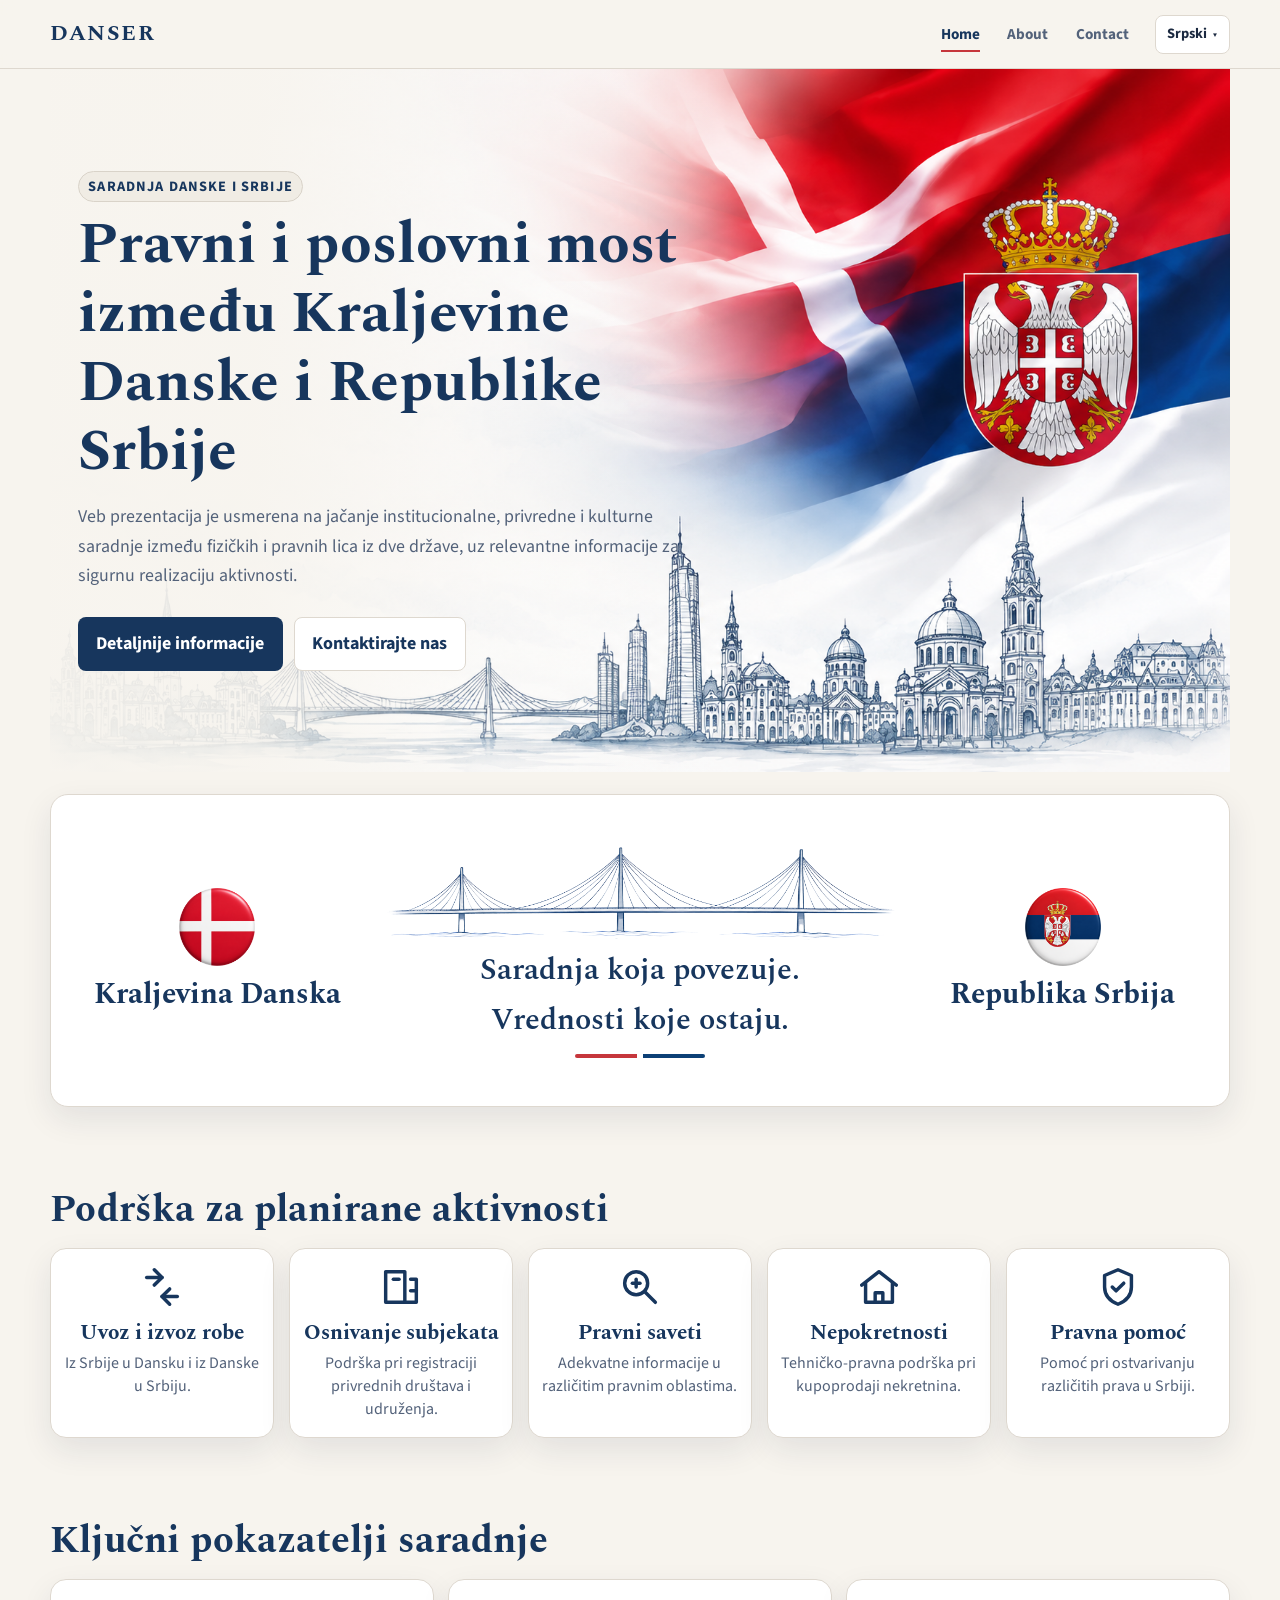
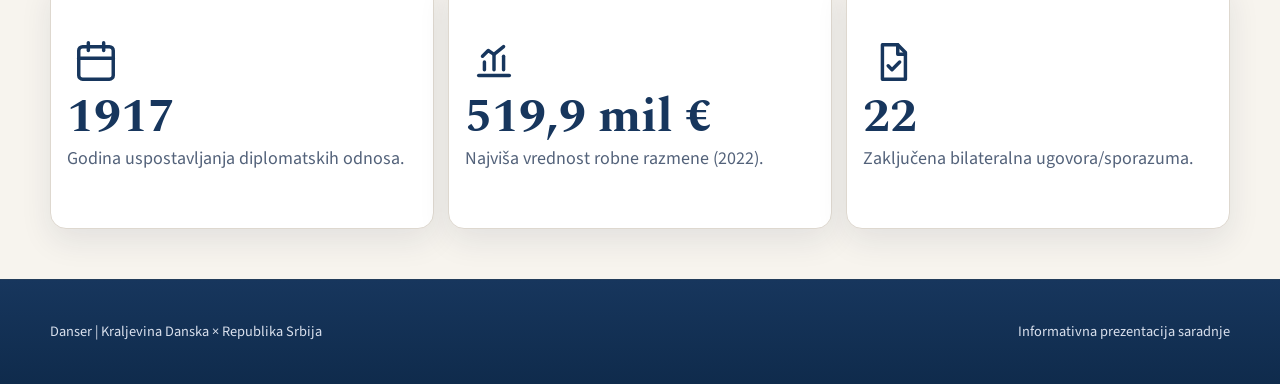
==== index.html @ b6015ca1 "Initial commit" ====
<!doctype html>
<html lang="sr">
<head>
  <meta charset="UTF-8">
  <meta name="viewport" content="width=device-width, initial-scale=1.0">
  <title>Danser | Home</title>
  <link rel="stylesheet" href="styles.css">
</head>
<body>
<header class="site-header">
  <div class="container header-inner">
    <a class="brand" href="index.html">Danser</a>
    <nav class="main-nav" aria-label="Primary navigation">
      <a class="active" href="index.html">Home</a>
      <a href="about.html">About</a>
      <a href="contact.html">Contact</a>
    </nav>
    <div class="lang-switch">
      <button class="lang-trigger" type="button" aria-haspopup="true">Srpski</button>
      <div class="lang-menu" role="menu" aria-label="Language">
        <a class="active" href="index.html">Srpski</a>
      </div>
    </div>
  </div>
</header>

<main class="home-main">
  <section class="section-space">
    <div class="container">
      <div class="hero-panel">
        <img class="hero-image-full" src="assets/hero.png" alt="Zastave Kraljevine Danske i Republike Srbije sa panoramom i mostom saradnje">
        <div class="hero-overlay">
          <span class="kicker">Saradnja Danske i Srbije</span>
          <h1>Pravni i poslovni most između Kraljevine Danske i Republike Srbije</h1>
          <p class="lead">Veb prezentacija je usmerena na jačanje institucionalne, privredne i kulturne saradnje između fizičkih i pravnih lica iz dve države, uz relevantne informacije za sigurnu realizaciju aktivnosti.</p>
          <div class="hero-actions">
            <a class="button primary" href="about.html">Detaljnije informacije</a>
            <a class="button secondary" href="contact.html">Kontaktirajte nas</a>
          </div>
        </div>
      </div>
    </div>
  </section>

  <section class="section-space">
    <div class="container">
      <div class="country-bridge-banner">
        <article class="banner-country">
          <img class="flag-round-img" src="assets/dan.png" alt="Zastava Kraljevine Danske">
          <h3>Kraljevina Danska</h3>
        </article>
        <div class="banner-center">
          <img class="bridge-image" src="assets/bridge.png" alt="Most saradnje">
          <p style="font-size:30px;">Saradnja koja povezuje. <br/>Vrednosti koje ostaju.</p>
          <div class="dual-accent"></div>
        </div>
        <article class="banner-country">
          <img class="flag-round-img" src="assets/ser.png" alt="Zastava Republike Srbije">
          <h3>Republika Srbija</h3>
        </article>
      </div>
    </div>
  </section>

  <section class="section-space">
    <div class="container">
      <header class="section-header watermark">
        <h2>Podrška za planirane aktivnosti</h2>
      </header>
      <div class="grid services-grid">
        <article class="card service-card">
          <div class="icon-circle">
            <svg class="icon" viewBox="0 0 24 24" aria-hidden="true"><path d="M4 7h8"/><path d="M8 3l4 4-4 4"/><path d="M20 17h-8"/><path d="M16 13l-4 4 4 4"/></svg>
          </div>
          <h3>Uvoz i izvoz robe</h3>
          <p>Iz Srbije u Dansku i iz Danske u Srbiju.</p>
        </article>
        <article class="card service-card">
          <div class="icon-circle">
            <svg class="icon" viewBox="0 0 24 24" aria-hidden="true"><path d="M4 4h10v16H4z"/><path d="M8 8h3"/><path d="M17 8h3v12h-6"/><path d="M17 14h3"/></svg>
          </div>
          <h3>Osnivanje subjekata</h3>
          <p>Podrška pri registraciji privrednih društava i udruženja.</p>
        </article>
        <article class="card service-card">
          <div class="icon-circle">
            <svg class="icon" viewBox="0 0 24 24" aria-hidden="true"><circle cx="10" cy="10" r="6"/><path d="M14.5 14.5 20 20"/><path d="M8 10h4"/><path d="M10 8v4"/></svg>
          </div>
          <h3>Pravni saveti</h3>
          <p>Adekvatne informacije u različitim pravnim oblastima.</p>
        </article>
        <article class="card service-card">
          <div class="icon-circle">
            <svg class="icon" viewBox="0 0 24 24" aria-hidden="true"><path d="M3 11 12 4l9 7"/><path d="M5 10v10h14V10"/><path d="M14 20v-5h-4v5"/></svg>
          </div>
          <h3>Nepokretnosti</h3>
          <p>Tehničko-pravna podrška pri kupoprodaji nekretnina.</p>
        </article>
        <article class="card service-card">
          <div class="icon-circle">
            <svg class="icon" viewBox="0 0 24 24" aria-hidden="true"><path d="M12 3 5 6v6c0 4.5 3.2 7.5 7 9 3.8-1.5 7-4.5 7-9V6z"/><path d="m9 12 2 2 4-4"/></svg>
          </div>
          <h3>Pravna pomoć</h3>
          <p>Pomoć pri ostvarivanju različitih prava u Srbiji.</p>
        </article>
      </div>
    </div>
  </section>

  <section class="section-space" style="margin-bottom: 50px;">
    <div class="container">
      <header class="section-header watermark">
        <h2>Ključni pokazatelji saradnje</h2>
      </header>
      <div class="grid stats-grid">
        <article class="card stat-card">
          <div class="icon-circle" style="margin-left:0;">
            <svg class="icon" viewBox="0 0 24 24" aria-hidden="true"><rect x="3" y="4" width="18" height="17" rx="2"/><path d="M8 2v4"/><path d="M16 2v4"/><path d="M3 10h18"/></svg>
          </div>
          <strong>1917</strong>
          <p>Godina uspostavljanja diplomatskih odnosa.</p>
        </article>
        <article class="card stat-card">
          <div class="icon-circle" style="margin-left:0;">
            <svg class="icon" viewBox="0 0 24 24" aria-hidden="true"><path d="M4 19h16"/><path d="M7 16v-4"/><path d="M12 16V8"/><path d="M17 16v-7"/><path d="m6 9 3-3 3 2 5-4"/></svg>
          </div>
          <strong>519,9 mil €</strong>
          <p>Najviša vrednost robne razmene (2022).</p>
        </article>
        <article class="card stat-card">
          <div class="icon-circle" style="margin-left:0;">
            <svg class="icon" viewBox="0 0 24 24" aria-hidden="true"><path d="M7 3h8l4 4v14H7z"/><path d="M15 3v5h4"/><path d="m10 14 2 2 4-4"/></svg>
          </div>
          <strong>22</strong>
          <p>Zaključena bilateralna ugovora/sporazuma.</p>
        </article>
      </div>
    </div>
  </section>
</main>

<footer class="site-footer">
  <div class="container footer-inner">
    <span>Danser | Kraljevina Danska × Republika Srbija</span>
    <span>Informativna prezentacija saradnje</span>
  </div>
</footer>
</body>
</html>
---- styles.css ----
@import url('https://fonts.googleapis.com/css2?family=Source+Sans+3:wght@400;500;600;700&family=Spectral:wght@500;600;700&display=swap');

:root {
  --navy: #17365d;
  --cream: #f7f4ee;
  --dk-red: #c8102e;
  --rs-blue: #0c4076;
  --rs-red: #c6363c;
  --border: #ded8cf;
  --text: #1b2940;
  --muted: #53627a;
  --surface: #ffffff;
  --soft: #f2eee7;
  --shadow: 0 12px 32px rgba(17, 37, 64, 0.09);
  --radius: 16px;
}

* {
  box-sizing: border-box;
}

html {
  scroll-behavior: smooth;
}

body {
  margin: 0;
  background: var(--cream);
  color: var(--text);
  font-family: "Source Sans 3", "Segoe UI", sans-serif;
  font-size: 18px;
  line-height: 1.65;
}

a {
  color: inherit;
  text-decoration: none;
}

img,
svg {
  max-width: 100%;
}

.container {
  width: min(1180px, calc(100% - 2.8rem));
  margin: 0 auto;
}

.site-header {
  position: sticky;
  top: 0;
  z-index: 100;
  background: rgba(247, 244, 238, 0.95);
  border-bottom: 1px solid var(--border);
  backdrop-filter: blur(8px);
}

.header-inner {
  display: flex;
  align-items: center;
  gap: 0.8rem;
  padding: 0.85rem 0;
}

.brand {
  font-family: "Spectral", Georgia, serif;
  font-size: 1.35rem;
  font-weight: 700;
  letter-spacing: 0.07em;
  color: var(--navy);
  text-transform: uppercase;
}

.main-nav {
  margin-left: auto;
  display: flex;
  align-items: center;
  gap: 0.12rem;
}

.main-nav a {
  font-size: 0.95rem;
  font-weight: 700;
  color: var(--muted);
  padding: 0.5rem 0.8rem;
  border-radius: 8px;
}

.main-nav a:hover,
.main-nav a:focus-visible {
  color: var(--navy);
  background: #ece7de;
}

.main-nav a.active {
  color: var(--navy);
  position: relative;
}

.main-nav a.active::after {
  content: "";
  position: absolute;
  left: 0.8rem;
  right: 0.8rem;
  bottom: 0.18rem;
  border-bottom: 2px solid var(--rs-red);
}

.lang-switch {
  position: relative;
}

.lang-trigger {
  border: 1px solid var(--border);
  background: var(--surface);
  color: var(--text);
  border-radius: 8px;
  padding: 0.42rem 0.72rem;
  font: inherit;
  font-size: 0.9rem;
  font-weight: 700;
  cursor: pointer;
}

.lang-trigger::after {
  content: "▾";
  font-size: 0.72rem;
  margin-left: 0.4rem;
}

.lang-menu {
  position: absolute;
  right: 0;
  top: calc(100% + 0.48rem);
  display: none;
  min-width: 148px;
  background: var(--surface);
  border: 1px solid var(--border);
  border-radius: 10px;
  box-shadow: var(--shadow);
  padding: 0.3rem;
}

.lang-switch:hover .lang-menu,
.lang-switch:focus-within .lang-menu {
  display: block;
}

.lang-menu a {
  display: block;
  border-radius: 7px;
  padding: 0.46rem 0.62rem;
  color: var(--muted);
  font-size: 0.92rem;
  font-weight: 700;
}

.lang-menu a:hover,
.lang-menu a:focus-visible {
  color: var(--navy);
  background: #f0ece6;
}

.lang-menu a.active {
  color: var(--navy);
  background: #e8e3da;
}

:focus-visible {
  outline: 3px solid rgba(199, 16, 46, 0.35);
  outline-offset: 2px;
}

main {
}

.home-main {
  padding-top: 0;
}

.home-main .section-space:first-child {
  margin-top: 0;
}

.about-main {
  padding-top: 0;
}

.about-main .section-space:first-child {
  margin-top: 0;
}

.section-space {
  margin-top: 1.35rem;
}

.kicker {
  display: inline-block;
  align-self: flex-start;
  width: fit-content;
  margin-bottom: 0.52rem;
  padding: 0.18rem 0.58rem;
  border-radius: 999px;
  border: 1px solid #d9d3c9;
  font-size: 0.9rem;
  font-weight: 700;
  letter-spacing: 0.08em;
  text-transform: uppercase;
  color: var(--navy);
  background: #f0ece4;
}

h1,
h2,
h3 {
  margin: 0;
  font-family: "Spectral", Georgia, serif;
  color: var(--navy);
  line-height: 1.2;
}

h1 {
  font-size: clamp(2rem, 4.5vw, 3.6rem);
}

h2 {
  font-size: clamp(1.5rem, 3.1vw, 2.35rem);
}

h3 {
  font-size: 1.2rem;
}

.lead {
  margin: 0.95rem 0 0;
  color: var(--muted);
  max-width: 68ch;
  font-size: 1.12rem;
}

.hero-grid {
  display: grid;
  grid-template-columns: 1.03fr 0.97fr;
  gap: 1.3rem;
  align-items: stretch;
}

.hero-copy {
  padding: 1.3rem 0;
}

.hero-panel {
  position: relative;
  border: 0;
  overflow: hidden;
  background: #fff;
  box-shadow: none;
  min-height: 500px;
}

.hero-image-full {
  width: 100%;
  height: 100%;
  min-height: 500px;
  object-fit: cover;
  object-position: center;
  display: block;
}

.hero-overlay {
  position: absolute;
  inset: 0;
  padding: 1.75rem;
  display: flex;
  flex-direction: column;
  justify-content: center;
  max-width: 58%;
  background: linear-gradient(90deg, rgba(247, 244, 238, 0.96) 0%, rgba(247, 244, 238, 0.9) 30%, rgba(247, 244, 238, 0.28) 62%, rgba(247, 244, 238, 0) 100%);
}

.hero-actions {
  display: flex;
  flex-wrap: wrap;
  gap: 0.72rem;
  margin-top: 1.6rem;
}

.button {
  display: inline-flex;
  align-items: center;
  justify-content: center;
  border-radius: 8px;
  border: 1px solid transparent;
  padding: 0.7rem 1.08rem;
  font-weight: 700;
}

.button.primary {
  background: var(--navy);
  color: #fff;
}

.button.primary:hover {
  background: #102946;
}

.button.secondary {
  background: #fff;
  border-color: var(--border);
  color: var(--navy);
}

.button.secondary:hover {
  background: #f1ece5;
}

.hero-visual {
  position: relative;
  margin: 0;
  border-radius: 22px;
  border: 1px solid var(--border);
  min-height: 390px;
  overflow: hidden;
  box-shadow: var(--shadow);
  background: #fff;
}

.hero-visual::after {
  content: "";
  position: absolute;
  inset-inline: 0;
  bottom: 0;
  height: 26%;
  background: linear-gradient(to top, rgba(247, 244, 238, 0.68), rgba(247, 244, 238, 0));
  pointer-events: none;
}

.hero-image {
  width: 100%;
  height: 100%;
  min-height: 390px;
  object-fit: cover;
  object-position: 72% center;
  display: block;
}

.flag-round-img {
  width: 78px;
  height: 78px;
  object-fit: contain;
}

.flag-round-img.lg {
  width: 84px;
  height: 84px;
}

.hero-flag-row {
  display: flex;
  justify-content: space-between;
  align-items: center;
}

.flag-disc {
  width: 78px;
  aspect-ratio: 1 / 1;
  border-radius: 50%;
  border: 1px solid rgba(23, 54, 93, 0.18);
  box-shadow: inset 0 0 0 1px rgba(255, 255, 255, 0.45);
  position: relative;
}

.flag-disc.dk {
  background: var(--dk-red);
}

.flag-disc.dk::before,
.flag-disc.dk::after {
  content: "";
  position: absolute;
  background: #fff;
}

.flag-disc.dk::before {
  left: 32%;
  top: 0;
  width: 13%;
  height: 100%;
}

.flag-disc.dk::after {
  top: 44%;
  left: 0;
  height: 13%;
  width: 100%;
}

.flag-disc.rs {
  background: linear-gradient(to bottom, var(--rs-red) 0 33%, var(--rs-blue) 33% 66%, #fff 66% 100%);
}

.flag-disc.rs::after {
  content: "";
  position: absolute;
  width: 12px;
  height: 12px;
  background: radial-gradient(circle, #f6d44f 0 45%, #b0892f 46% 100%);
  left: 50%;
  top: 38%;
  transform: translate(-50%, -50%);
  border-radius: 50%;
}

.bridge-line {
  flex: 1;
  margin: 0 0.8rem;
  height: 2px;
  background: linear-gradient(90deg, rgba(23, 54, 93, 0.45), rgba(12, 64, 118, 0.9), rgba(23, 54, 93, 0.45));
  position: relative;
}

.bridge-line::before,
.bridge-line::after {
  content: "";
  position: absolute;
  top: -17px;
  width: 40%;
  height: 18px;
  border-top: 2px solid rgba(23, 54, 93, 0.55);
  border-radius: 55% 55% 0 0;
}

.bridge-line::before {
  left: 8%;
}

.bridge-line::after {
  right: 8%;
}

.country-bridge-banner {
  background: var(--surface);
  border: 1px solid var(--border);
  border-radius: 18px;
  box-shadow: var(--shadow);
  padding: 3rem 1rem;
  display: grid;
  grid-template-columns: 1fr auto 1fr;
  gap: 0.8rem;
  align-items: center;
}

.banner-country {
  display: flex;
  flex-direction: column;
  align-items: center;
  justify-content: center;
  text-align: center;
  gap: 0.72rem;
}

.banner-country h3 {
  margin: 0;
  font-size: 1.8rem;
}

.banner-country p {
  margin: 0;
  color: var(--muted);
  font-size: 0.92rem;
}

.banner-center {
  text-align: center;
  min-width: 280px;
}

.bridge-image {
  display: block;
  margin: 0 auto;
  width: 520px;
  max-width: 100%;
}

.banner-center p {
  margin: 0.3rem 0 0;
  color: var(--navy);
  font-family: "Spectral", Georgia, serif;
  font-weight: 600;
  font-size: 1.08rem;
}

.dual-accent {
  margin: 0.52rem auto 0;
  width: 130px;
  height: 4px;
  border-radius: 999px;
  background: linear-gradient(90deg, var(--rs-red) 0 48%, transparent 48% 52%, var(--rs-blue) 52% 100%);
}

.section-header {
  margin-top: 5rem;
  margin-bottom: 1rem;
  position: relative;
}

.flag-chipline {
  display: inline-flex;
  align-items: center;
  gap: 0.5rem;
  font-size: 0.92rem;
  color: var(--navy);
  font-weight: 700;
  margin-bottom: 0.3rem;
}

.flag-chipline .chip {
  background: rgba(255, 255, 255, 0.76);
  border: 1px solid var(--border);
  border-radius: 999px;
  padding: 0.24rem 0.54rem;
}

.grid {
  display: grid;
  gap: 0.9rem;
}

.services-grid {
  grid-template-columns: repeat(5, minmax(0, 1fr));
}

.card {
  background: var(--surface);
  border: 1px solid var(--border);
  border-radius: var(--radius);
  box-shadow: var(--shadow);
  padding: 1rem;
}

.service-card {
  text-align: center;
  padding: 0.94rem 0.76rem;
}

.icon-circle {
  width: auto;
  height: auto;
  margin: 0 auto 0.72rem;
  background: transparent;
  border: 0;
  display: flex;
  align-items: center;
  justify-content: center;
  padding: 0;
}

.icon {
  width: 46px;
  height: 46px;
  stroke: var(--navy);
  fill: none;
  stroke-width: 1.8;
  stroke-linecap: round;
  stroke-linejoin: round;
}

.service-card h3 {
  font-size: 1.3rem;
  margin-bottom: 0.35rem;
}

.service-card p {
  margin: 0;
  color: var(--muted);
  font-size: 1rem;
  line-height: 1.45;
}

.country-pair {
  display: grid;
  grid-template-columns: 1fr auto 1fr;
  gap: 0.9rem;
  align-items: stretch;
}

.country-card {
  background: linear-gradient(180deg, #fff, #fbf8f3);
  border: 1px solid var(--border);
  border-radius: 14px;
  padding: 1rem;
  box-shadow: var(--shadow);
}

.country-card.dk {
  box-shadow: inset 0 0 0 999px rgba(200, 16, 46, 0.03), var(--shadow);
}

.country-card.rs {
  box-shadow: inset 0 0 0 999px rgba(12, 64, 118, 0.03), var(--shadow);
}

.country-card p {
  margin: 0.45rem 0 0;
  color: var(--muted);
}

.country-connector {
  align-self: center;
  width: 86px;
  height: 2px;
  background: linear-gradient(90deg, rgba(200, 16, 46, 0.65), rgba(12, 64, 118, 0.72));
  position: relative;
}

.country-connector::before,
.country-connector::after {
  content: "";
  position: absolute;
  width: 18px;
  height: 18px;
  border-top: 2px solid rgba(23, 54, 93, 0.45);
  border-left: 2px solid rgba(23, 54, 93, 0.45);
  border-radius: 10px 0 0 0;
  top: -16px;
}

.country-connector::before {
  left: 10px;
}

.country-connector::after {
  right: 10px;
  transform: scaleX(-1);
}

.stats-grid {
  grid-template-columns: repeat(3, minmax(0, 1fr));
}

.stat-card {
  display: flex;
  flex-direction: column;
  column-gap: 0.85rem;
  align-items: start;

  justify-content: center;

  min-height: 250px;
}

.stat-card .icon-circle {
  margin: 0;
  width: 58px;
  height: 58px;
  grid-column: 1;
}

.stat-card .icon {
  width: 46px;
  height: 46px;
}

.stat-card strong {
  display: block;
  font-family: "Spectral", Georgia, serif;
  font-size: 3rem;
  color: var(--navy);
  line-height: 1.1;
  margin: 0;
  grid-column: 2;
}

.stat-card p {
  margin: 0;
  color: var(--muted);
  grid-column: 2;
}


.about-intro {
  display: grid;
  grid-template-columns: 1.08fr 0.92fr;
  gap: 1rem;
  align-items: stretch;
}

.intro-text {
  background: var(--surface);
  border: 1px solid var(--border);
  border-radius: 16px;
  box-shadow: var(--shadow);
  padding: 1rem;
}

.intro-text p {
  margin: 0 0 0.9rem;
  color: var(--muted);
}

.intro-visual {
  margin: 0;
  border-radius: 16px;
  border: 1px solid var(--border);
  overflow: hidden;
  min-height: 300px;
  box-shadow: var(--shadow);
  background: #fff;
}

.about-hero-image {
  width: 100%;
  height: 100%;
  min-height: 300px;
  object-fit: cover;
  object-position: center;
  display: block;
}

.about-top-panel {
  position: relative;
  border: 0;
  background: #fff;
  overflow: hidden;
  min-height: 260px;
  box-shadow: none;
}

.about-top-image {
  width: 58%;
  height: 100%;
  min-height: 260px;
  margin-left: auto;
  object-fit: cover;
  object-position: center;
  display: block;
}

.about-top-copy {
  position: absolute;
  left: 0;
  top: 0;
  bottom: 0;
  width: 52%;
  padding: 1.1rem 1rem;
  display: flex;
  flex-direction: column;
  align-items: flex-start;
  justify-content: flex-start;
  background: linear-gradient(90deg, rgba(247, 244, 238, 0.98) 0%, rgba(247, 244, 238, 0.92) 66%, rgba(247, 244, 238, 0.15) 100%);
}

.about-top-copy p {
  margin: 0;
  color: var(--text);
  line-height: 1.7;
}

.fact-grid {
  grid-template-columns: repeat(2, minmax(0, 1fr));
}

.number-card {
  display: grid;
  grid-template-columns: 34px 1fr;
  gap: 0.62rem;
  align-items: start;
}

.number-badge {
  width: 34px;
  height: 34px;
  border-radius: 8px;
  background: var(--navy);
  color: #fff;
  font-weight: 700;
  display: grid;
  place-items: center;
  font-size: 0.93rem;
}

.number-card p {
  margin: 0;
  color: var(--muted);
  font-size: 1rem;
}

.benefits-grid {
  grid-template-columns: repeat(2, minmax(0, 1fr));
}

.contact-bridge-strip {
  padding: 0.5rem 0;
}

.contact-bridge-visual {
  display: flex;
  align-items: center;
  justify-content: center;
  gap: 1rem;
}

.contact-bridge-image {
  width: 630px;
  max-width: 100%;
  height: auto;
  display: block;
}

.contact-layout {
  display: grid;
  grid-template-columns: 1fr 1fr;
  gap: 0.9rem;
}

.contact-box,
.contact-form {
  background: var(--surface);
  border: 1px solid var(--border);
  border-radius: var(--radius);
  box-shadow: var(--shadow);
  padding: 1rem;
}

.contact-box {
  display: flex;
  flex-direction: column;
}

.flag-strip {
  display: block;
  height: 6px;
  border-radius: 99px;
  background: linear-gradient(90deg, var(--dk-red) 0 28%, #ffffff 28% 36%, var(--rs-red) 36% 63%, var(--rs-blue) 63% 88%, #ffffff 88% 100%);
  margin-bottom: 0.9rem;
}

.contact-box h2,
.contact-form h2 {
  margin-bottom: 0.72rem;
}

.meta-list {
  flex: 1;
  display: flex;
  flex-direction: column;
  justify-content: space-between;
  gap: 1rem;
  padding-block: 0.8rem;
}

.meta-item {
  display: grid;
  grid-template-columns: 48px 1fr;
  column-gap: 1rem;
  align-items: center;
  padding: 0;
}

.meta-content {
  display: flex;
  flex-direction: column;
  gap: 0.25rem;
}

.meta-item strong {
  display: block;
  color: var(--navy);
}

.meta-item span {
  color: var(--muted);
}

.meta-icon {
  width: 48px;
  height: 48px;
  stroke: var(--navy);
  fill: none;
  stroke-width: 1.9;
  margin: 0;
  align-self: center;
}

.form-grid {
  display: grid;
  gap: 0.76rem;
}

label {
  display: block;
  margin-bottom: 0.3rem;
  color: var(--navy);
  font-size: 0.94rem;
  font-weight: 700;
}

input,
textarea {
  width: 100%;
  border: 1px solid var(--border);
  border-radius: 8px;
  padding: 0.6rem 0.65rem;
  font: inherit;
  color: var(--text);
  background: #fff;
}

textarea {
  min-height: 120px;
  resize: vertical;
}

.notice {
  margin: 0.58rem 0 0;
  font-size: 0.9rem;
  color: var(--muted);
}

.checklist {
  margin: 0.85rem 0 0;
  padding-left: 1.15rem;
}

.checklist li {
  margin-bottom: 0.36rem;
  color: var(--muted);
}

.checklist-check {
  list-style: none;
  padding-left: 0;
}

.checklist-check li {
  position: relative;
  padding-left: 1.2rem;
}

.checklist-check li::before {
  content: "✓";
  position: absolute;
  left: 0;
  top: 0;
  color: var(--navy);
  font-weight: 700;
}

.contact-footer-illustration {
  position: relative;
  border: 0;
  overflow: hidden;
  background: transparent;
}

.contact-footer-illustration img {
  width: 100%;
  display: block;
  object-fit: cover;
}

.contact-footer-overlay {
  position: absolute;
  inset: 0;
  padding: 1.5rem;
  display: flex;
  flex-direction: column;
  align-items: flex-start;
  justify-content: flex-start;
  background: linear-gradient(180deg, rgba(247, 244, 238, 0.96) 0%, rgba(247, 244, 238, 0.9) 22%, rgba(247, 244, 238, 0.4) 46%, rgba(247, 244, 238, 0.1) 66%, rgba(247, 244, 238, 0) 80%);
}

.contact-footer-overlay h2 {
  margin: 0 0 0.75rem;
}

.contact-footer-overlay .checklist {
  margin: 0;
}

.site-footer {
  background: linear-gradient(180deg, #17365d, #0f2b4c);
  color: #d9e0ed;
  border-top: 1px solid rgba(255, 255, 255, 0.08);
  padding-top: 25px;
  padding-bottom: 25px;
}

.footer-inner {
  display: flex;
  justify-content: space-between;
  align-items: center;
  gap: 1rem;
  padding: 0.95rem 0;
  font-size: 0.9rem;
}

.text-columns {
  columns: 2;
  column-gap: 1.15rem;
}

@media (max-width: 1120px) {
  .services-grid {
    grid-template-columns: repeat(3, minmax(0, 1fr));
  }

  .country-bridge-banner {
    grid-template-columns: 1fr;
    text-align: center;
  }

  .banner-country {
    justify-content: center;
  }

  .banner-center {
    min-width: 0;
  }

  .country-pair {
    grid-template-columns: 1fr;
  }

  .country-connector {
    width: 100%;
    height: 1px;
  }
}

@media (max-width: 920px) {
  .hero-grid,
  .about-intro,
  .contact-layout {
    grid-template-columns: 1fr;
  }

  .hero-panel {
    min-height: 420px;
  }

  .hero-image-full {
    min-height: 420px;
    object-position: 72% center;
  }

  .hero-overlay {
    max-width: 75%;
    padding: 1rem;
  }

  .about-top-image {
    width: 100%;
  }

  .about-top-copy {
    width: 68%;
    padding: 0.9rem;
  }

  .hero-copy {
    padding-bottom: 0;
  }

  .hero-visual {
    min-height: 300px;
  }

  .hero-image {
    min-height: 300px;
    object-position: 64% center;
  }

  .services-grid {
    grid-template-columns: repeat(2, minmax(0, 1fr));
  }

  .stats-grid,
  .fact-grid,
  .benefits-grid {
    grid-template-columns: 1fr;
  }

  .header-inner {
    flex-wrap: wrap;
  }

  .main-nav {
    order: 3;
    width: 100%;
    justify-content: center;
  }

  .footer-inner {
    flex-direction: column;
    align-items: flex-start;
  }
}

@media (max-width: 620px) {
  body {
    font-size: 17px;
  }

  .container {
    width: min(1180px, calc(100% - 1.2rem));
  }

  main {
    padding-top: 1.2rem;
  }

  .services-grid {
    grid-template-columns: 1fr;
  }

  .main-nav {
    overflow-x: auto;
    justify-content: flex-start;
    padding-bottom: 0.15rem;
  }

  .main-nav a {
    white-space: nowrap;
  }

  .hero-panel,
  .hero-image-full {
    min-height: 370px;
  }

  .hero-overlay {
    max-width: 100%;
    background: linear-gradient(180deg, rgba(247, 244, 238, 0.95) 0%, rgba(247, 244, 238, 0.86) 52%, rgba(247, 244, 238, 0.12) 100%);
  }

  .about-top-panel {
    min-height: 320px;
  }

  .about-top-image {
    min-height: 320px;
  }

  .about-top-copy {
    width: 100%;
    height: 58%;
    top: auto;
    bottom: 0;
    align-items: flex-start;
    background: linear-gradient(180deg, rgba(247, 244, 238, 0.08) 0%, rgba(247, 244, 238, 0.95) 30%, rgba(247, 244, 238, 0.98) 100%);
  }

  .contact-footer-overlay {
    padding: 1rem 0.9rem;
    background: linear-gradient(180deg, rgba(247, 244, 238, 0.98) 0%, rgba(247, 244, 238, 0.94) 30%, rgba(247, 244, 238, 0.62) 56%, rgba(247, 244, 238, 0.2) 76%, rgba(247, 244, 238, 0) 90%);
  }
}
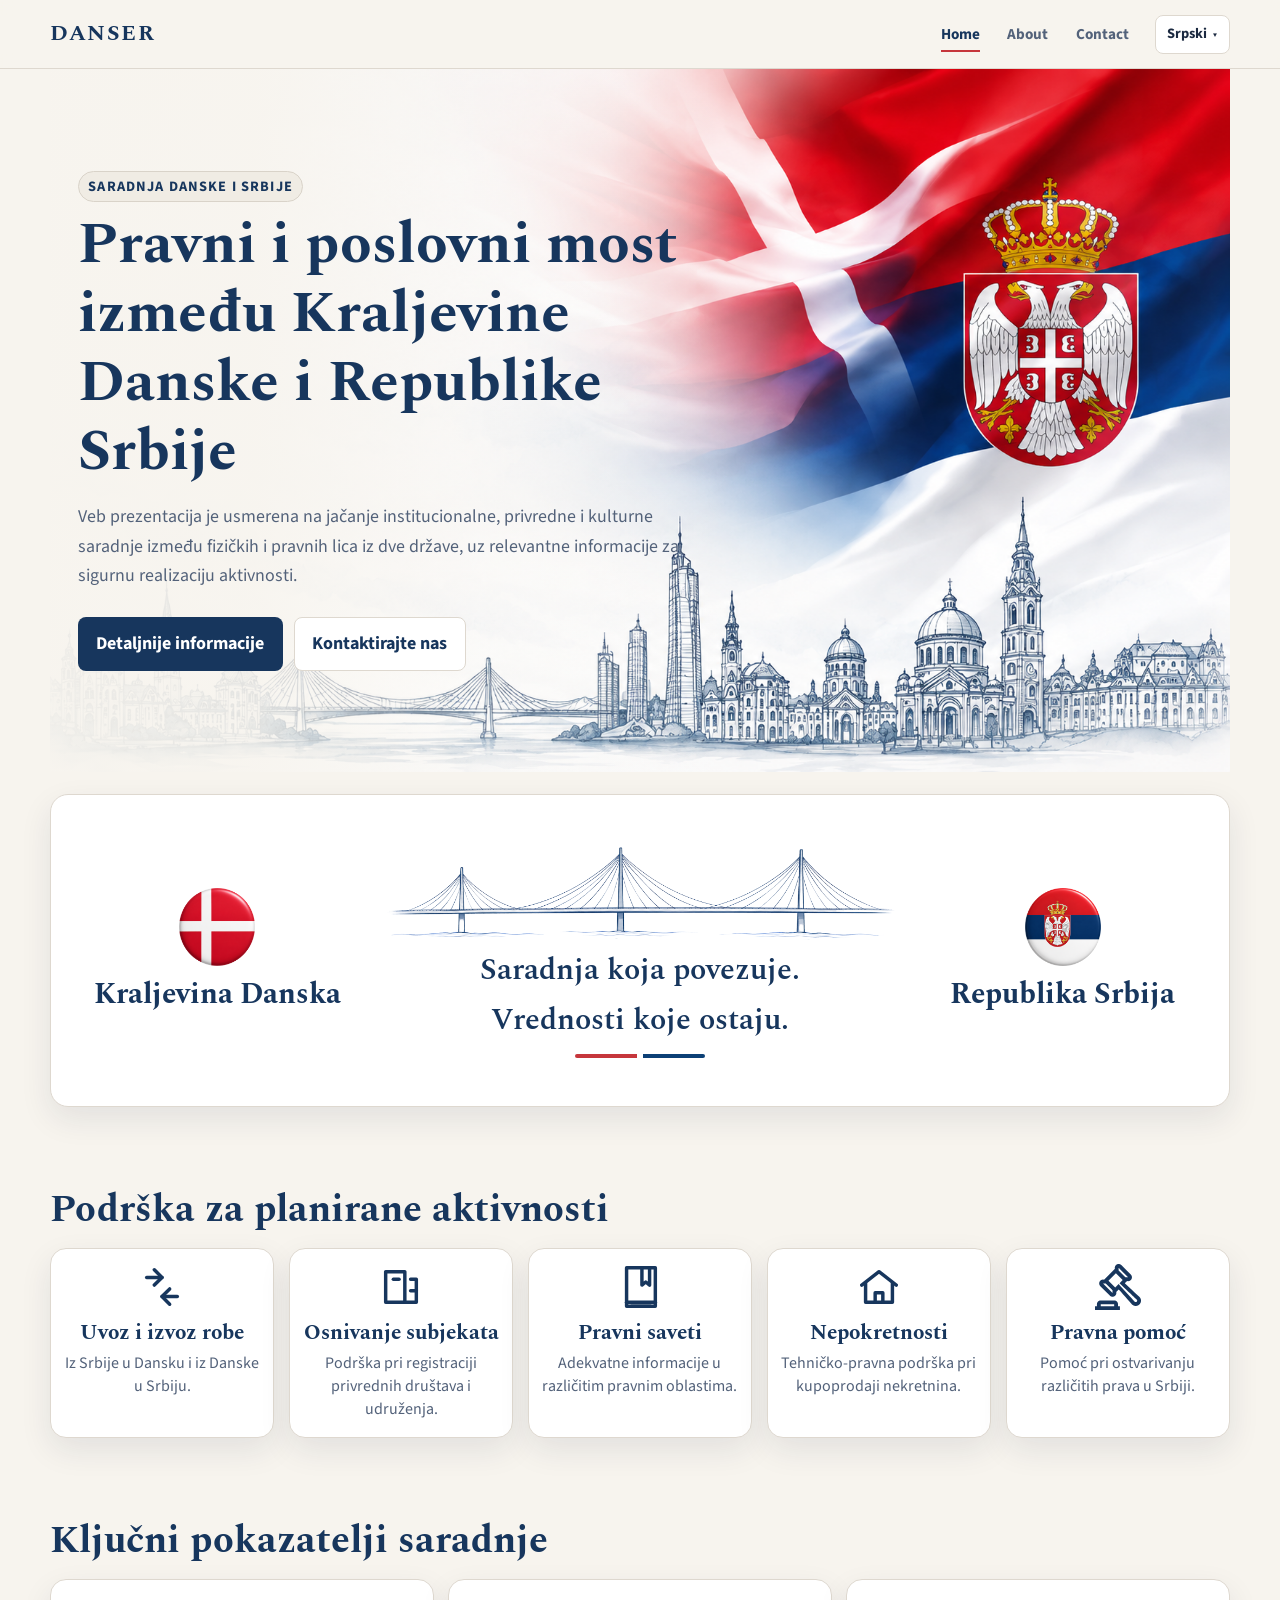
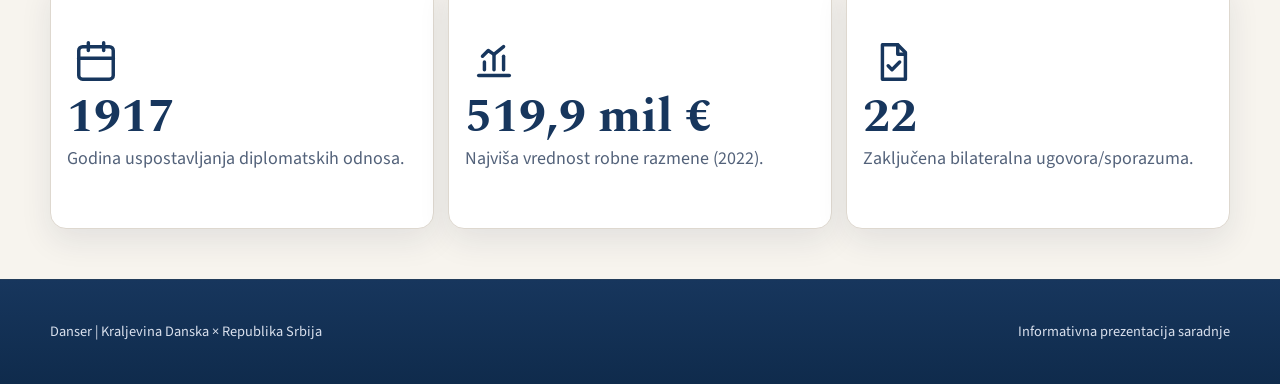
==== commit c883ce42: "init" ====
--- a/index.html
+++ b/index.html
@@ -10,17 +10,45 @@
 <header class="site-header">
   <div class="container header-inner">
     <a class="brand" href="index.html">Danser</a>
-    <nav class="main-nav" aria-label="Primary navigation">
+    <nav class="main-nav desktop-nav" aria-label="Primary navigation">
       <a class="active" href="index.html">Home</a>
       <a href="about.html">About</a>
       <a href="contact.html">Contact</a>
     </nav>
-    <div class="lang-switch">
+    <div class="lang-switch desktop-lang">
       <button class="lang-trigger" type="button" aria-haspopup="true">Srpski</button>
       <div class="lang-menu" role="menu" aria-label="Language">
         <a class="active" href="index.html">Srpski</a>
+        <a href="index.html">Dansk</a>
       </div>
     </div>
+
+    <input class="mobile-nav-toggle" id="mobile-nav-toggle" type="checkbox" aria-label="Open mobile menu">
+    <label class="mobile-nav-button" for="mobile-nav-toggle" aria-label="Toggle mobile menu">
+      <span></span>
+      <span></span>
+      <span></span>
+    </label>
+    <label class="mobile-nav-backdrop" for="mobile-nav-toggle" aria-hidden="true"></label>
+
+    <aside class="mobile-nav-panel" aria-label="Mobile navigation">
+      <div class="mobile-nav-head">
+        <span>Meni</span>
+        <label class="mobile-nav-close" for="mobile-nav-toggle" aria-label="Close menu">×</label>
+      </div>
+      <nav class="mobile-nav-links" aria-label="Mobile primary navigation">
+        <a class="active" href="index.html">Home</a>
+        <a href="about.html">About</a>
+        <a href="contact.html">Contact</a>
+      </nav>
+      <details class="mobile-lang-switch">
+        <summary>Srpski</summary>
+        <div class="mobile-lang-menu">
+          <a class="active" href="index.html">Srpski</a>
+          <a href="index.html">Dansk</a>
+        </div>
+      </details>
+    </aside>
   </div>
 </header>
 
@@ -84,7 +112,7 @@
         </article>
         <article class="card service-card">
           <div class="icon-circle">
-            <svg class="icon" viewBox="0 0 24 24" aria-hidden="true"><circle cx="10" cy="10" r="6"/><path d="M14.5 14.5 20 20"/><path d="M8 10h4"/><path d="M10 8v4"/></svg>
+            <svg class="icon" viewBox="0 0 24 24" aria-hidden="true"><path d="M5 2h15v20H5z"/><path d="M5 20h15"/><path d="M13 2v9l2-1.6 2 1.6V2"/><path d="M7.5 22h10"/></svg>
           </div>
           <h3>Pravni saveti</h3>
           <p>Adekvatne informacije u različitim pravnim oblastima.</p>
@@ -98,7 +126,7 @@
         </article>
         <article class="card service-card">
           <div class="icon-circle">
-            <svg class="icon" viewBox="0 0 24 24" aria-hidden="true"><path d="M12 3 5 6v6c0 4.5 3.2 7.5 7 9 3.8-1.5 7-4.5 7-9V6z"/><path d="m9 12 2 2 4-4"/></svg>
+            <svg class="icon" viewBox="0 0 24 24" aria-hidden="true"><path fill="currentColor" stroke="none" fill-rule="evenodd" clip-rule="evenodd" d="M10.052 19.001l.051.002.051.003.05.004.051.006.05.007.049.008.049.01.049.01.048.012.048.013.047.014.046.015.047.016.045.018.045.018.045.02.044.02.043.022.043.022.043.024.041.025.041.025.04.027.04.027.039.028.038.03.037.03.037.031.036.032.035.032.034.034.034.034.032.035.032.036.031.037.03.037.03.038.028.039.027.04.027.04.025.041.025.041.024.043.022.042.022.044.02.044.02.045.018.045.018.045.016.047.015.046.014.047.013.048.012.048.01.049.01.049.008.049.007.05.006.051.004.05.003.051.002.051.001.052v1h1v2h-13v-2h1v-1l.001-.052.002-.051.003-.051.004-.05.006-.051.007-.05.008-.049.01-.049.01-.049.012-.048.013-.048.014-.047.015-.046.016-.047.018-.045.018-.045.02-.045.02-.044.022-.044.022-.042.024-.043.025-.041.025-.041.027-.04.027-.04.028-.039.03-.038.03-.037.031-.037.032-.036.032-.035.034-.034.034-.034.035-.032.036-.032.037-.031.037-.03.038-.03.039-.028.04-.027.04-.027.041-.025.041-.025.043-.024.043-.022.043-.022.044-.02.045-.02.045-.018.045-.018.047-.016.046-.015.047-.014.048-.013.048-.012.049-.01.049-.01.049-.008.05-.007.051-.006.05-.004.051-.003.051-.002.052-.001h7l.052.001zm-7.039 1.999h-.013v1h7v-1h-6.987zm9.356-20.999l.05.001.05.003.049.005.049.005.049.007.049.007.048.009.048.011.048.011.047.012.047.014.046.014.046.016.046.017.045.018.045.019.044.021.044.021.043.022.043.024.042.025.041.025.041.027.041.028.039.029.039.029.039.031.038.032.037.033.036.034.036.035 4.949 4.949.035.036.034.036.033.038.032.037.031.039.03.039.029.04.027.04.027.042.026.041.024.042.024.043.022.043.022.044.02.044.019.045.018.045.017.046.016.046.015.046.013.047.012.047.012.048.01.048.009.048.007.049.007.048.005.049.005.05.003.049.001.05.001.05-.001.061-.003.061-.004.06-.006.06-.008.059-.01.058-.011.058-.013.057-.015.056-.016.056-.018.055-.019.054-.02.053-.023.053-.023.051-.025.051-.027.05-.027.05-.029.048-.031.047-.031.046-.033.046-.034.044-.036.044-.036.042-.038.041-.038.041-.04.039-.041.038-.041.037-.043.035-.044.035-.044.033-.046.032-.046.031-.047.029-.049.029-.048.027-.05.025-.05.024-.051.023-.052.021-.052.02-.053.019-.054.017-.054.016-.054.014-.056.012-.055.011-.056.009-.057.008-.057.006-.057.005-.057.003-.058.001-.058-.001-.059-.002-.058-.004-.059-.006-.059-.008-.059-.009-.059-.012-.06-.013-.059-.015-1.219 1.22 2.099 1.947 1.696 1.57 1.33 1.229 1.003.924.714.656.463.424.249.227.075.068.05.051.049.052.047.053.045.054.045.055.042.056.041.056.04.057.038.058.037.059.035.059.034.06.032.061.031.061.028.062.028.063.026.063.024.064.023.064.02.065.02.065.018.066.016.066.014.067.013.067.011.067.009.068.008.067.006.069.005.068.002.069.001.069-.001.073-.003.072-.005.072-.006.071-.009.071-.011.07-.012.07-.014.069-.016.069-.017.068-.02.068-.021.066-.022.067-.025.065-.026.065-.027.064-.029.063-.031.062-.032.061-.034.061-.035.06-.036.059-.038.057-.04.057-.041.056-.042.055-.043.054-.045.052-.046.052-.047.05-.049.05-.05.048-.05.047-.052.045-.054.045-.054.043-.055.042-.057.04-.057.039-.058.038-.06.036-.06.035-.061.034-.063.031-.063.031-.063.028-.065.028-.066.025-.066.024-.067.023-.068.02-.068.019-.069.017-.07.016-.071.013-.071.012-.071.01-.073.008-.072.006-.074.005-.073.002h-.074l-.075-.001-.075-.004-.063-.005-.062-.006-.062-.007-.062-.009-.062-.011-.061-.012-.061-.013-.061-.015-.06-.017-.06-.018-.06-.019-.059-.021-.059-.022-.059-.024-.058-.025-.058-.026-.057-.028-.057-.03-.056-.031-.056-.032-.056-.033-.055-.035-.054-.037-.054-.037-.054-.039-.053-.041-.052-.042-.052-.043-.051-.044-.051-.046-.05-.047-.049-.049-.042-.044-.075-.082-.241-.269-.349-.392-.437-.495-1.071-1.216-1.213-1.38-1.213-1.381-1.068-1.218-1.133-1.292-1.313 1.312.015.061.013.061.011.061.009.06.007.061.006.06.003.059.002.06.001.059-.002.059-.003.058-.005.058-.006.058-.009.057-.009.056-.012.056-.012.056-.015.055-.016.054-.017.054-.019.053-.02.052-.022.052-.023.051-.025.05-.026.049-.027.049-.028.048-.03.046-.031.047-.032.045-.034.044-.035.043-.035.042-.037.042-.039.04-.039.039-.04.038-.041.037-.043.036-.043.035-.045.033-.045.033-.046.031-.047.029-.048.029-.049.027-.05.026-.051.024-.051.023-.053.022-.053.02-.053.019-.055.017-.055.016-.056.014-.056.013-.057.011-.058.009-.058.008-.059.006-.059.004-.06.003-.06.001-.05-.001-.05-.002-.05-.003-.05-.004-.049-.005-.049-.007-.048-.008-.049-.009-.048-.01-.047-.011-.047-.013-.047-.014-.047-.014-.046-.016-.045-.017-.045-.018-.045-.019-.044-.021-.044-.021-.043-.022-.043-.024-.042-.025-.041-.025-.041-.027-.041-.028-.039-.029-.04-.029-.038-.031-.038-.032-.037-.033-.036-.034-.036-.035-4.949-4.948-.004-.004-.035-.036-.033-.036-.033-.038-.032-.038-.031-.038-.029-.039-.029-.04-.028-.041-.026-.041-.026-.041-.024-.042-.023-.043-.023-.043-.021-.043-.02-.045-.019-.044-.018-.045-.017-.046-.015-.045-.015-.047-.013-.046-.013-.047-.011-.048-.01-.047-.009-.048-.008-.049-.006-.048-.005-.049-.005-.049-.003-.05-.001-.049-.001-.05.001-.05.001-.049.003-.05.004-.049.006-.049.006-.049.008-.048.009-.048.01-.048.011-.047.012-.047.014-.047.014-.047.016-.046.017-.045.018-.045.019-.045.02-.044.021-.044.023-.043.023-.043.025-.042.025-.042.027-.041.028-.04.029-.04.029-.04.031-.038.032-.038.033-.038.034-.036.035-.036.051-.049.052-.047.054-.045.054-.042.055-.041.056-.038.058-.036.058-.034.058-.032.06-.029.06-.028.061-.025.061-.023.062-.021.062-.019.063-.017.063-.015.063-.013.063-.01.064-.009.064-.006.063-.005.064-.002.064-.001.063.002.064.004.063.005.063.008.063.009.062.012.062.013.061.016 5.679-5.679-.016-.062-.013-.063-.012-.063-.01-.063-.007-.064-.006-.064-.003-.064-.002-.064.001-.064.003-.064.004-.064.007-.063.009-.064.011-.063.013-.063.015-.063.017-.063.019-.062.021-.061.023-.061.025-.06.028-.06.029-.059.032-.058.033-.057.036-.057.038-.055.04-.055.042-.053.044-.053.046-.051.048-.05.036-.035.036-.034.037-.033.038-.032.039-.031.039-.03.04-.029.04-.028.041-.027.042-.025.042-.025.043-.024.043-.022.044-.022.044-.02.045-.019.045-.018.046-.017.046-.016.046-.015.047-.013.047-.013.048-.011.048-.01.048-.009.049-.008.049-.007.049-.005.049-.005.05-.003.05-.001.05-.001.05.001zm-5.349 8.712l3.536 3.537 1.773-1.774 1.107 1.211 2.532 2.775 1.432 1.57 1.345 1.478.594.654.518.571.421.466.308.343.028.032.029.032.031.031.033.029.034.029.035.027.037.026.038.024.038.023.04.02.04.018.041.016.041.013.042.01.021.004.021.003.021.002.021.002.027.001.026.001.025-.001.025-.001.024-.003.024-.002.024-.004.023-.004.044-.011.041-.012.04-.015.037-.016.035-.017.033-.018.03-.019.029-.019.025-.019.024-.019.021-.018.018-.017.029-.028.027-.029.026-.031.023-.031.023-.032.02-.033.018-.034.017-.035.015-.035.013-.035.011-.037.009-.036.008-.037.005-.037.003-.038.001-.037-.001-.038-.003-.039-.005-.038-.007-.037-.009-.037-.011-.037-.014-.037-.015-.036-.016-.035-.019-.035-.021-.034-.022-.034-.025-.034-.026-.032-.028-.033-.03-.031-.078-.07-.041-.034-.024-.02-.016-.015-.189-.174-.217-.202-.242-.226-.265-.25-.591-.559-.656-.625-.705-.674-.735-.705-.748-.719-.744-.717-1.405-1.356-1.177-1.138-1.11-1.076 1.634-1.635-3.537-3.536-3.882 3.884zm-1.415 1.415l-1.411.003-.001.001 4.947 4.946.001-1.413-3.535-3.537h-.001zm6.714-6.716l-.002.003 3.536 3.536.002-.002 1.412-.002-4.948-4.948v1.413z"/></svg>
           </div>
           <h3>Pravna pomoć</h3>
           <p>Pomoć pri ostvarivanju različitih prava u Srbiji.</p>
--- a/styles.css
+++ b/styles.css
@@ -167,6 +167,169 @@
   background: #e8e3da;
 }
 
+.mobile-nav-toggle,
+.mobile-nav-button,
+.mobile-nav-backdrop,
+.mobile-nav-panel {
+  display: none;
+}
+
+.mobile-nav-toggle {
+  position: absolute;
+  opacity: 0;
+  pointer-events: none;
+}
+
+.mobile-nav-button {
+  width: 44px;
+  height: 44px;
+  border: 1px solid var(--border);
+  border-radius: 10px;
+  background: #fff;
+  align-items: center;
+  justify-content: center;
+  flex-direction: column;
+  gap: 5px;
+  cursor: pointer;
+  margin-left: auto;
+}
+
+.mobile-nav-button span {
+  display: block;
+  width: 20px;
+  height: 2px;
+  background: var(--navy);
+  border-radius: 999px;
+  transition: transform 0.25s ease, opacity 0.25s ease;
+}
+
+.mobile-nav-backdrop {
+  position: fixed;
+  inset: 0;
+  background: rgba(16, 26, 41, 0.38);
+  opacity: 0;
+  pointer-events: none;
+  transition: opacity 0.25s ease;
+  z-index: 180;
+}
+
+.mobile-nav-panel {
+  position: fixed;
+  top: 0;
+  right: 0;
+  width: min(88vw, 340px);
+  height: 100dvh;
+  background: var(--cream);
+  border-left: 1px solid var(--border);
+  box-shadow: -16px 0 36px rgba(17, 37, 64, 0.18);
+  transform: translateX(100%);
+  transition: transform 0.28s ease;
+  z-index: 190;
+  padding: 1rem 1rem 1.25rem;
+  overflow-y: auto;
+}
+
+.mobile-nav-head {
+  display: flex;
+  align-items: center;
+  justify-content: space-between;
+  margin-bottom: 1rem;
+  color: var(--navy);
+  font-weight: 700;
+}
+
+.mobile-nav-close {
+  display: inline-flex;
+  align-items: center;
+  justify-content: center;
+  width: 34px;
+  height: 34px;
+  border: 1px solid var(--border);
+  border-radius: 8px;
+  background: #fff;
+  color: var(--navy);
+  font-size: 1.45rem;
+  line-height: 1;
+  cursor: pointer;
+}
+
+.mobile-nav-links {
+  display: grid;
+  gap: 0.2rem;
+}
+
+.mobile-nav-links a {
+  position: relative;
+  padding: 0.62rem 0;
+  font-size: 1.05rem;
+  font-weight: 700;
+  color: var(--muted);
+}
+
+.mobile-nav-links a.active {
+  color: var(--navy);
+}
+
+.mobile-nav-links a.active::after {
+  content: "";
+  position: absolute;
+  left: 0;
+  bottom: 0.28rem;
+  width: 34px;
+  border-bottom: 2px solid var(--rs-red);
+}
+
+.mobile-lang-switch {
+  margin-top: 1rem;
+  border: 1px solid var(--border);
+  border-radius: 10px;
+  background: #fff;
+  overflow: hidden;
+}
+
+.mobile-lang-switch summary {
+  display: flex;
+  align-items: center;
+  justify-content: space-between;
+  list-style: none;
+  cursor: pointer;
+  font-weight: 700;
+  color: var(--navy);
+  padding: 0.65rem 0.72rem;
+}
+
+.mobile-lang-switch summary::-webkit-details-marker {
+  display: none;
+}
+
+.mobile-lang-switch summary::after {
+  content: "▾";
+  font-size: 0.78rem;
+  transition: transform 0.2s ease;
+}
+
+.mobile-lang-switch[open] summary::after {
+  transform: rotate(180deg);
+}
+
+.mobile-lang-menu {
+  border-top: 1px solid var(--border);
+  padding: 0.28rem;
+}
+
+.mobile-lang-menu a {
+  display: block;
+  border-radius: 7px;
+  padding: 0.45rem 0.58rem;
+  font-weight: 700;
+  color: var(--muted);
+}
+
+.mobile-lang-menu a.active {
+  color: var(--navy);
+  background: #ece6dc;
+}
+
 :focus-visible {
   outline: 3px solid rgba(199, 16, 46, 0.35);
   outline-offset: 2px;
@@ -559,6 +722,7 @@
 .icon {
   width: 46px;
   height: 46px;
+  color: var(--navy);
   stroke: var(--navy);
   fill: none;
   stroke-width: 1.8;
@@ -1030,6 +1194,16 @@
 }
 
 @media (max-width: 920px) {
+  html:has(.mobile-nav-toggle:checked),
+  body:has(.mobile-nav-toggle:checked) {
+    overflow: hidden;
+  }
+
+  .site-header {
+    backdrop-filter: none;
+    -webkit-backdrop-filter: none;
+  }
+
   .hero-grid,
   .about-intro,
   .contact-layout {
@@ -1083,13 +1257,47 @@
   }
 
   .header-inner {
-    flex-wrap: wrap;
-  }
-
-  .main-nav {
-    order: 3;
-    width: 100%;
-    justify-content: center;
+    gap: 0.6rem;
+  }
+
+  .desktop-nav,
+  .desktop-lang {
+    display: none;
+  }
+
+  .mobile-nav-button,
+  .mobile-nav-backdrop,
+  .mobile-nav-panel {
+    display: flex;
+  }
+
+  .mobile-nav-backdrop {
+    display: block;
+  }
+
+  .mobile-nav-panel {
+    display: block;
+  }
+
+  .mobile-nav-toggle:checked + .mobile-nav-button span:nth-child(1) {
+    transform: translateY(7px) rotate(45deg);
+  }
+
+  .mobile-nav-toggle:checked + .mobile-nav-button span:nth-child(2) {
+    opacity: 0;
+  }
+
+  .mobile-nav-toggle:checked + .mobile-nav-button span:nth-child(3) {
+    transform: translateY(-7px) rotate(-45deg);
+  }
+
+  .mobile-nav-toggle:checked ~ .mobile-nav-backdrop {
+    opacity: 1;
+    pointer-events: auto;
+  }
+
+  .mobile-nav-toggle:checked ~ .mobile-nav-panel {
+    transform: translateX(0);
   }
 
   .footer-inner {
@@ -1113,16 +1321,6 @@
 
   .services-grid {
     grid-template-columns: 1fr;
-  }
-
-  .main-nav {
-    overflow-x: auto;
-    justify-content: flex-start;
-    padding-bottom: 0.15rem;
-  }
-
-  .main-nav a {
-    white-space: nowrap;
   }
 
   .hero-panel,
